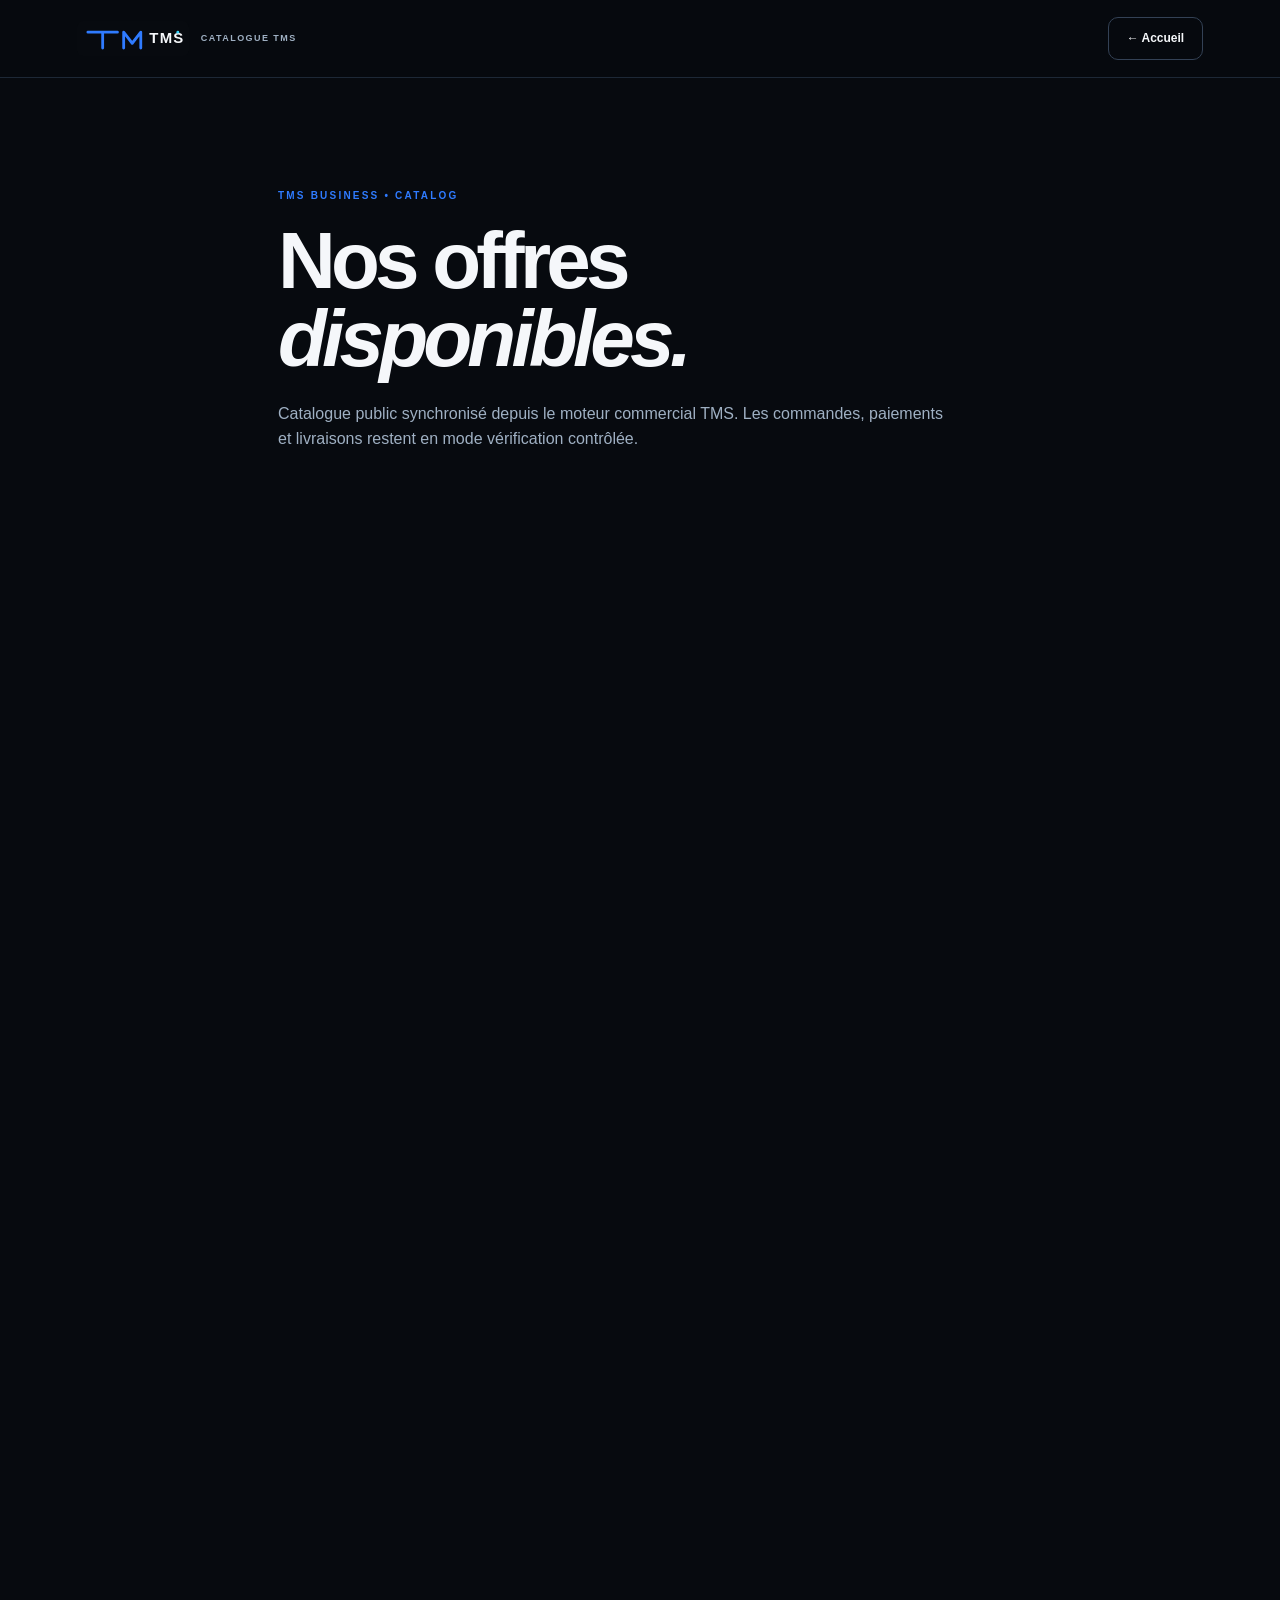
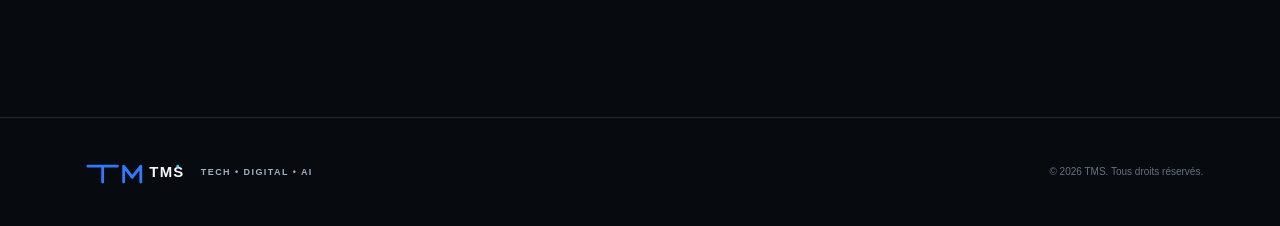
==== catalog.html @ c1b5c8f4 "Publish TMS commercial catalog" ====
<!doctype html>
<html lang="fr">
<head>
<meta charset="utf-8"><meta name="viewport" content="width=device-width,initial-scale=1">
<meta name="description" content="Catalogue public TMS — offres et services.">
<title>TMS — Catalogue</title>
<link rel="icon" href="assets/brand/tms-logo.svg" type="image/svg+xml">
<link rel="stylesheet" href="css/style.css">
</head>
<body>
<header class="topbar"><a class="brand" href="index.html"><img class="brand-logo" src="assets/brand/tms-logo.svg" alt="TMS"><small>CATALOGUE TMS</small></a><a class="nav-cta" href="index.html">← Accueil</a></header>
<main class="section request-page">
<div class="section-head"><p class="eyebrow">TMS BUSINESS • CATALOG</p><h1>Nos offres<br><em>disponibles.</em></h1><p class="lead">Catalogue public synchronisé depuis le moteur commercial TMS. Les commandes, paiements et livraisons restent en mode vérification contrôlée.</p></div>
<div id="catalog" class="cards"></div>
<div class="contact-box" style="margin-top:40px"><p><strong>Commande :</strong> sélectionnez une offre puis créez une demande TMS. Aucune transaction externe n'est exécutée depuis ce catalogue.</p><a class="btn primary" href="request.html">Demander une offre →</a></div>
</main>
<footer><div class="brand"><img class="brand-logo" src="assets/brand/tms-logo.svg" alt="TMS"><small>TECH • DIGITAL • AI</small></div><p>© 2026 TMS. Tous droits réservés.</p></footer>
<script src="js/catalog.js"></script>
</body>
</html>
---- css/style.css ----
:root{--bg:#070a0f;--panel:#0d121a;--text:#f5f7fa;--muted:#9fb0c3;--line:#1d2836;--accent:#2f7bff;--active:#35d6ff;--purple:#536da8}
*{box-sizing:border-box;margin:0;padding:0}html{scroll-behavior:smooth}body{font-family:Inter,Arial,sans-serif;background:var(--bg);color:var(--text);line-height:1.6}a{color:inherit;text-decoration:none}.topbar{height:78px;display:flex;align-items:center;justify-content:space-between;padding:0 6vw;border-bottom:1px solid var(--line);position:sticky;top:0;background:rgba(7,10,15,.92);backdrop-filter:blur(18px);z-index:20}.brand{display:flex;align-items:center;gap:12px;font-weight:800}.brand:before{content:'';width:34px;height:34px;border:1px solid var(--accent);border-radius:9px;background:linear-gradient(135deg,var(--accent),var(--active));box-shadow:0 0 20px rgba(47,123,255,.18)}.brand span{font-size:28px;letter-spacing:-.06em}.brand small{font-size:9px;color:var(--muted);letter-spacing:.16em}nav{display:flex;gap:25px;font-size:12px;color:#c9d0db}nav a:hover{color:var(--accent)}.nav-cta,.btn{border:1px solid var(--line);padding:11px 18px;border-radius:10px;font-size:12px;font-weight:700}.nav-cta{border-color:#334155}.menu{display:none;background:none;border:0;color:white;font-size:24px;cursor:pointer}.hero{min-height:690px;display:grid;grid-template-columns:1.1fr .9fr;align-items:center;padding:80px 10vw;overflow:hidden;background:radial-gradient(circle at 70% 50%,rgba(47,123,255,.12),transparent 34%),radial-gradient(circle at 15% 15%,rgba(53,214,255,.08),transparent 28%)}.eyebrow{font-size:10px;font-weight:800;letter-spacing:.22em;color:var(--accent);margin-bottom:18px}.hero h1{font-size:clamp(54px,7vw,94px);line-height:.96;letter-spacing:-.065em;margin-bottom:28px}.hero h1 em,h2 em{font-style:normal;color:var(--accent)}.lead{max-width:680px;color:var(--muted);font-size:16px}.actions{display:flex;gap:12px;margin-top:32px}.btn{display:inline-block}.primary{background:var(--text);color:#080a0e;border-color:var(--text)}.ghost{color:var(--text)}.status{margin-top:34px;color:#667184;font-size:9px;letter-spacing:.14em}.status span{display:inline-block;width:7px;height:7px;border-radius:50%;background:#67e8f9;margin-right:8px;box-shadow:0 0 14px #67e8f9}.orb{height:430px;position:relative;display:grid;place-items:center}.orb-core{width:160px;height:160px;border-radius:50%;display:grid;place-items:center;background:linear-gradient(145deg,#101827,#080b11);border:1px solid #334155;box-shadow:0 0 80px rgba(103,232,249,.16);font-size:38px;font-weight:800;z-index:3}.ring{position:absolute;border:1px solid #263343;border-radius:50%;transform:rotate(-25deg)}.r1{width:250px;height:250px}.r2{width:360px;height:180px}.r3{width:430px;height:300px}.ticker{border-block:1px solid var(--line);padding:18px 7vw;display:flex;justify-content:space-between;color:#667184;font-size:9px;font-weight:800;letter-spacing:.18em}.section{padding:110px 10vw}.section-head{margin-bottom:50px}.section h2{font-size:clamp(38px,5vw,62px);line-height:1.03;letter-spacing:-.05em}.cards{display:grid;grid-template-columns:repeat(3,1fr);gap:18px}.card{min-height:330px;padding:28px;border:1px solid var(--line);background:var(--panel);border-radius:18px;position:relative;transition:.25s}.card:hover,.portal-card:hover{transform:translateY(-6px);border-color:#3b4a5e}.card.featured{background:linear-gradient(145deg,#101923,#0b0e14)}.num{position:absolute;right:25px;top:25px;color:#536071;font-size:11px}.icon{font-size:32px;color:var(--accent);margin-bottom:30px}.card h3{font-size:24px;margin-bottom:12px}.card p{color:var(--muted);font-size:13px;margin-bottom:28px}.card a{font-size:11px;font-weight:700}.dark-section{background:#05070a;border-block:1px solid var(--line)}.ecosystem-grid{display:grid;grid-template-columns:1.4fr 1fr 1fr;gap:12px}.eco-main,.eco-item{border:1px solid var(--line);background:var(--panel);padding:28px;border-radius:16px;min-height:150px}.eco-main{grid-row:span 2;display:flex;flex-direction:column;justify-content:center}.eco-main strong{font-size:72px;line-height:1}.eco-main span,.eco-item span{font-size:9px;letter-spacing:.15em;color:#667184}.eco-main p{color:var(--muted);margin-top:20px}.eco-item{display:flex;flex-direction:column;justify-content:center}.eco-item b{font-size:18px;margin-bottom:5px}.portal{background:linear-gradient(180deg,#070a10,#06080d)}.portal-grid{display:grid;grid-template-columns:repeat(4,1fr);gap:12px}.portal-card{min-height:190px;padding:25px;border:1px solid var(--line);border-radius:16px;background:var(--panel);display:flex;flex-direction:column;justify-content:space-between;transition:.25s}.portal-card b{font-size:10px;color:var(--accent)}.portal-card strong{font-size:18px}.portal-card span{font-size:12px;color:var(--muted)}
.business{display:grid;grid-template-columns:1.2fr .8fr;gap:80px;align-items:center}.metrics{display:grid;grid-template-columns:repeat(3,1fr);gap:10px}.metrics div{padding:25px 10px;border-top:1px solid var(--line)}.metrics strong{display:block;font-size:30px}.metrics span,.steps span{font-size:9px;color:var(--muted);text-transform:uppercase;letter-spacing:.12em}.roadmap{border-top:1px solid var(--line)}.steps{display:grid;grid-template-columns:repeat(4,1fr);gap:12px}.steps div{min-height:160px;padding:24px;border:1px solid var(--line);border-radius:15px;background:var(--panel);display:flex;flex-direction:column;justify-content:space-between}.steps b{color:var(--accent);font-size:11px}.steps strong{font-size:20px}.contact{padding-top:70px}.contact-box{border:1px solid var(--line);border-radius:22px;padding:65px;background:radial-gradient(circle at 85% 20%,rgba(139,92,246,.15),transparent 35%),var(--panel)}.contact-box p:not(.eyebrow){max-width:650px;color:var(--muted);margin:22px 0 4px}footer{border-top:1px solid var(--line);padding:35px 6vw;display:flex;align-items:center;justify-content:space-between;color:#667184;font-size:10px}footer div:last-child{display:flex;gap:20px}@media(max-width:950px){nav{gap:14px}.portal-grid{grid-template-columns:repeat(2,1fr)}}@media(max-width:850px){.topbar{padding:0 5vw}.menu{display:block}nav,.nav-cta{display:none}.hero{grid-template-columns:1fr;padding:65px 7vw;min-height:auto}.orb{height:320px;order:-1}.orb-core{width:125px;height:125px;font-size:30px}.r1{width:190px;height:190px}.r2{width:280px;height:140px}.r3{width:330px;height:220px}.ticker{overflow:hidden;gap:30px;justify-content:flex-start;white-space:nowrap}.section{padding:80px 7vw}.cards,.ecosystem-grid,.business,.steps,.portal-grid{grid-template-columns:1fr}.eco-main{grid-row:auto}.metrics{margin-top:20px}.contact-box{padding:40px 28px}footer{flex-direction:column;gap:20px;text-align:center}}.scroll-progress{position:fixed;top:0;left:0;height:2px;width:0;background:var(--accent);z-index:100;box-shadow:0 0 12px rgba(103,232,249,.7)}.card,.eco-item,.eco-main,.portal-card,.steps div,.contact-box{opacity:0;transform:translateY(18px);transition:opacity .6s ease,transform .6s ease}.visible{opacity:1;transform:translateY(0)}.request-page{max-width:980px;margin:auto;min-height:calc(100vh - 78px)}.request-page h1{font-size:clamp(48px,7vw,80px);line-height:.98;letter-spacing:-.06em;margin-bottom:22px}.request-form{max-width:700px;display:grid;gap:18px}.request-form label{display:grid;gap:8px;color:#cbd5e1;font-size:12px;font-weight:700}.request-form input,.request-form select,.request-form textarea{width:100%;border:1px solid var(--line);background:#090d14;color:var(--text);border-radius:12px;padding:14px;font:inherit;outline:none}.request-form input:focus,.request-form select:focus,.request-form textarea:focus{border-color:var(--accent)}.request-form button{justify-self:start;cursor:pointer}.form-status{min-height:24px;color:var(--muted);font-size:12px}.form-status.success{color:var(--accent)}.portal-card p{color:var(--muted);font-size:12px;margin:8px 0}.portal-card small{color:#667184;font-size:9px}
.form-card{border:1px solid var(--line);background:var(--panel);border-radius:16px;padding:24px;display:grid;gap:16px}.form-card label{display:grid;gap:8px;color:#cbd5e1;font-size:12px;font-weight:700}.form-card input{width:100%;border:1px solid var(--line);background:#090d14;color:var(--text);border-radius:12px;padding:14px;font:inherit;outline:none}.form-card input:focus{border-color:var(--accent)}.form-card button{justify-self:start;cursor:pointer}.form-card p{color:var(--muted);font-size:12px;min-height:20px}
.metrics{grid-template-columns:repeat(6,1fr)}.metrics div{padding:22px 10px;border:1px solid var(--line);border-radius:12px;background:var(--panel)}.mission-proof{font-size:10px}.proof{display:block;white-space:pre-wrap;max-height:260px;overflow:auto;color:#9fb0c3;font:10px/1.5 ui-monospace,SFMono-Regular,Consolas,monospace;background:#070a0f;border:1px solid var(--line);border-radius:10px;padding:12px;min-height:0}.mission-proof+.proof:empty{display:none}@media(max-width:950px){.metrics{grid-template-columns:repeat(3,1fr)}}@media(max-width:600px){.metrics{grid-template-columns:repeat(2,1fr)}}
.brand:before{display:none!important}.brand-logo{width:112px;height:38px;object-fit:contain;display:block;border-radius:8px}
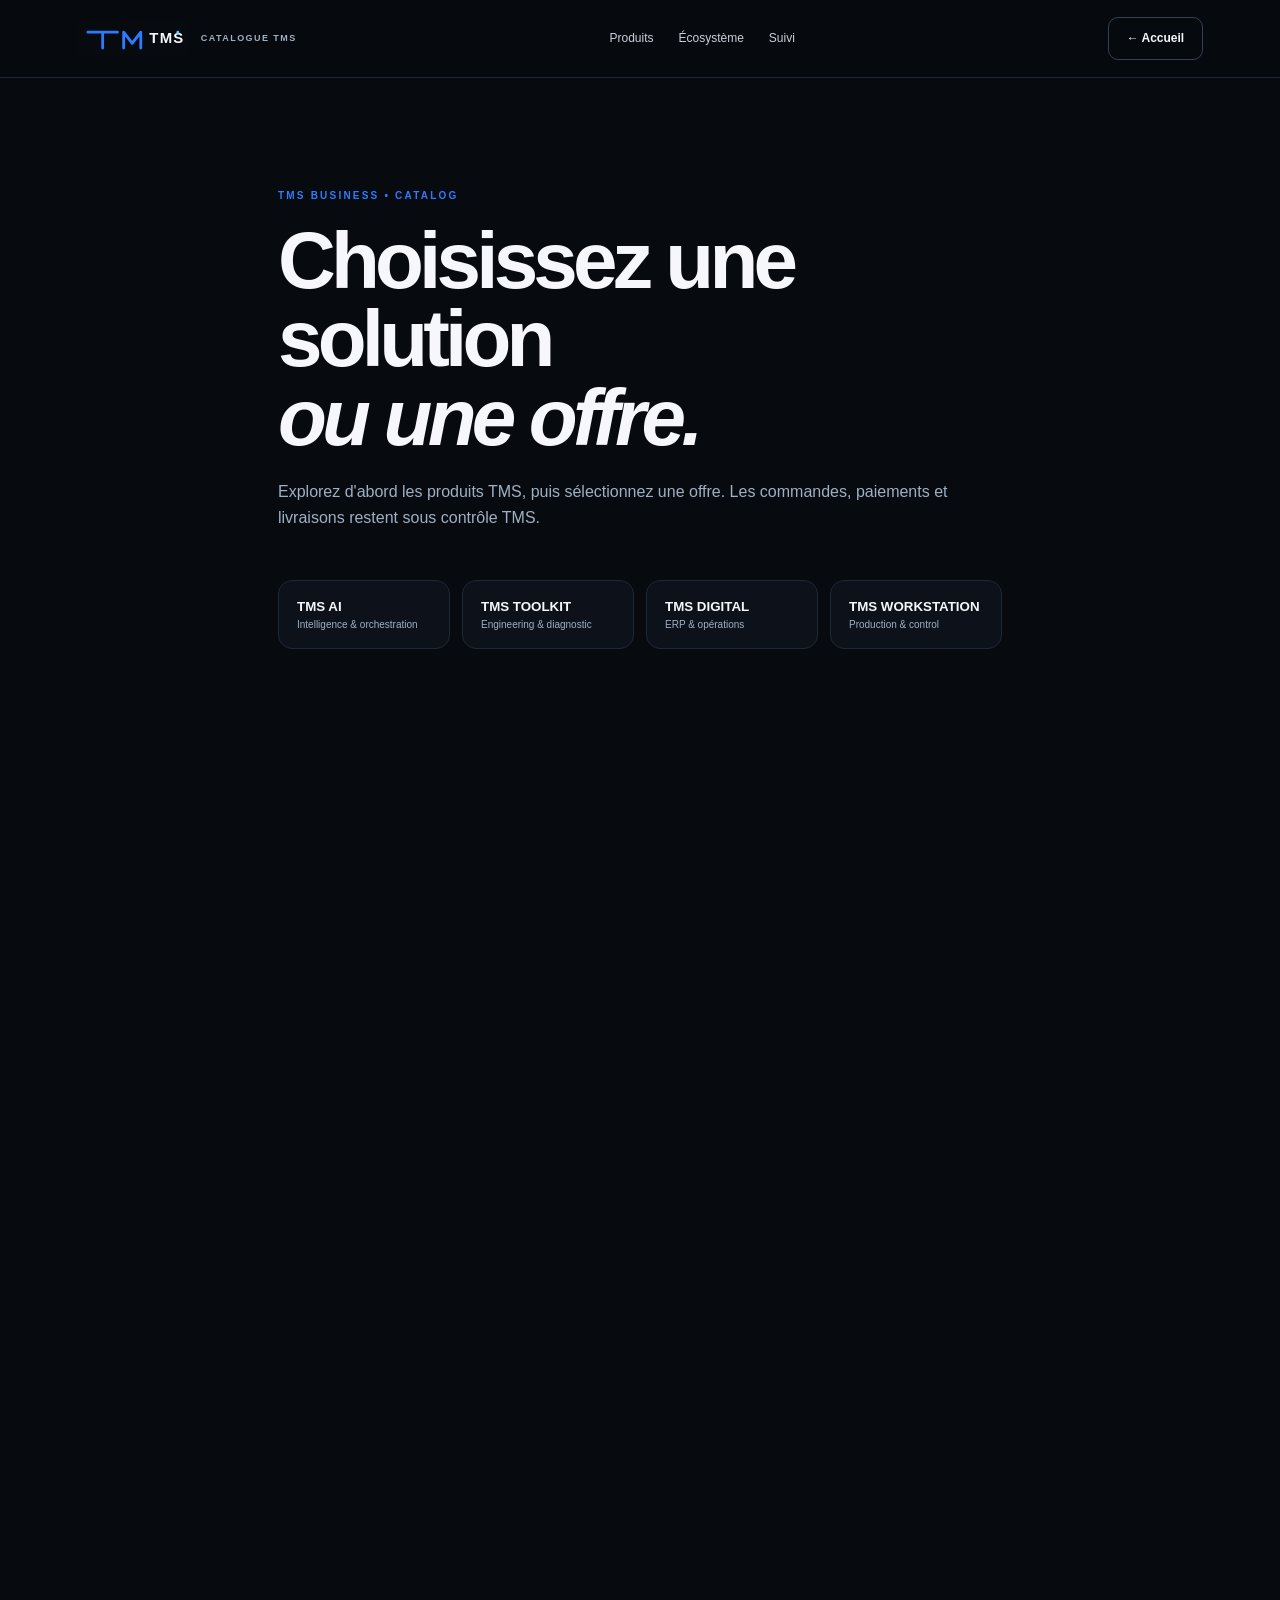
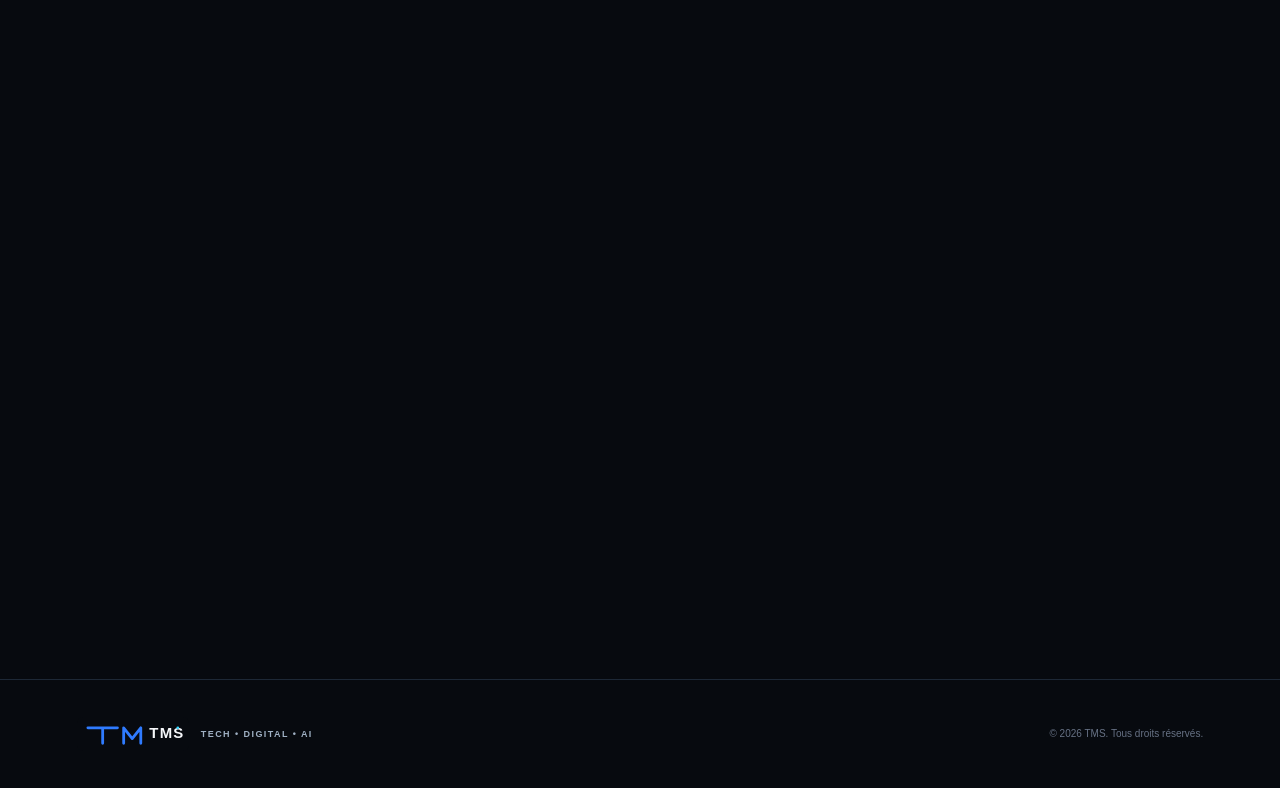
==== commit 847e25ae: "Upgrade public TMS product experience and catalog" ====
--- a/catalog.html
+++ b/catalog.html
@@ -1,20 +1,15 @@
 <!doctype html>
 <html lang="fr">
-<head>
-<meta charset="utf-8"><meta name="viewport" content="width=device-width,initial-scale=1">
-<meta name="description" content="Catalogue public TMS — offres et services.">
-<title>TMS — Catalogue</title>
-<link rel="icon" href="assets/brand/tms-logo.svg" type="image/svg+xml">
-<link rel="stylesheet" href="css/style.css">
-</head>
+<head><meta charset="utf-8"><meta name="viewport" content="width=device-width,initial-scale=1"><meta name="description" content="Catalogue public TMS — produits, offres et services."><title>TMS — Catalogue</title><link rel="icon" href="assets/brand/tms-logo.svg" type="image/svg+xml"><link rel="stylesheet" href="css/style.css"></head>
 <body>
-<header class="topbar"><a class="brand" href="index.html"><img class="brand-logo" src="assets/brand/tms-logo.svg" alt="TMS"><small>CATALOGUE TMS</small></a><a class="nav-cta" href="index.html">← Accueil</a></header>
+<header class="topbar"><a class="brand" href="index.html"><img class="brand-logo" src="assets/brand/tms-logo.svg" alt="TMS"><small>CATALOGUE TMS</small></a><nav><a href="index.html#solutions">Produits</a><a href="index.html#ecosystem">Écosystème</a><a href="status.html">Suivi</a></nav><a class="nav-cta" href="index.html">← Accueil</a></header>
 <main class="section request-page">
-<div class="section-head"><p class="eyebrow">TMS BUSINESS • CATALOG</p><h1>Nos offres<br><em>disponibles.</em></h1><p class="lead">Catalogue public synchronisé depuis le moteur commercial TMS. Les commandes, paiements et livraisons restent en mode vérification contrôlée.</p></div>
-<div id="catalog" class="cards"></div>
-<div class="contact-box" style="margin-top:40px"><p><strong>Commande :</strong> sélectionnez une offre puis créez une demande TMS. Aucune transaction externe n'est exécutée depuis ce catalogue.</p><a class="btn primary" href="request.html">Demander une offre →</a></div>
+<div class="section-head"><p class="eyebrow">TMS BUSINESS • CATALOG</p><h1>Choisissez une solution<br><em>ou une offre.</em></h1><p class="lead">Explorez d'abord les produits TMS, puis sélectionnez une offre. Les commandes, paiements et livraisons restent sous contrôle TMS.</p></div>
+<div class="product-shortcuts"><button class="shortcut preview-btn" data-product="ai"><strong>TMS AI</strong><span>Intelligence & orchestration</span></button><button class="shortcut preview-btn" data-product="toolkit"><strong>TMS TOOLKIT</strong><span>Engineering & diagnostic</span></button><button class="shortcut preview-btn" data-product="digital"><strong>TMS DIGITAL</strong><span>ERP & opérations</span></button><button class="shortcut preview-btn" data-product="workstation"><strong>TMS WORKSTATION</strong><span>Production & control</span></button></div>
+<div id="catalog" class="cards catalog-grid"></div>
+<div class="contact-box" style="margin-top:40px"><p><strong>Parcours :</strong> Catalogue → Offre → Commander → Référence TMS → Suivi.</p><a class="btn primary" href="request.html">Demander une offre →</a></div>
 </main>
+<div id="productModal" class="product-modal" aria-hidden="true"><div class="product-modal-panel"><button id="closeProduct" class="modal-close" aria-label="Fermer">×</button><p id="modalEyebrow" class="eyebrow"></p><h2 id="modalTitle"></h2><p id="modalText" class="lead"></p><div id="modalFeatures" class="feature-list"></div><div class="actions"><a class="btn primary" href="request.html">Demander →</a><button class="btn ghost" id="modalCatalogClose">Retour au catalogue</button></div></div></div>
 <footer><div class="brand"><img class="brand-logo" src="assets/brand/tms-logo.svg" alt="TMS"><small>TECH • DIGITAL • AI</small></div><p>© 2026 TMS. Tous droits réservés.</p></footer>
-<script src="js/catalog.js"></script>
-</body>
-</html>
+<script src="js/catalog.js"></script><script src="js/product-preview.js"></script>
+</body></html>
--- a/css/style.css
+++ b/css/style.css
@@ -4,3 +4,9 @@
 .form-card{border:1px solid var(--line);background:var(--panel);border-radius:16px;padding:24px;display:grid;gap:16px}.form-card label{display:grid;gap:8px;color:#cbd5e1;font-size:12px;font-weight:700}.form-card input{width:100%;border:1px solid var(--line);background:#090d14;color:var(--text);border-radius:12px;padding:14px;font:inherit;outline:none}.form-card input:focus{border-color:var(--accent)}.form-card button{justify-self:start;cursor:pointer}.form-card p{color:var(--muted);font-size:12px;min-height:20px}
 .metrics{grid-template-columns:repeat(6,1fr)}.metrics div{padding:22px 10px;border:1px solid var(--line);border-radius:12px;background:var(--panel)}.mission-proof{font-size:10px}.proof{display:block;white-space:pre-wrap;max-height:260px;overflow:auto;color:#9fb0c3;font:10px/1.5 ui-monospace,SFMono-Regular,Consolas,monospace;background:#070a0f;border:1px solid var(--line);border-radius:10px;padding:12px;min-height:0}.mission-proof+.proof:empty{display:none}@media(max-width:950px){.metrics{grid-template-columns:repeat(3,1fr)}}@media(max-width:600px){.metrics{grid-template-columns:repeat(2,1fr)}}
 .brand:before{display:none!important}.brand-logo{width:112px;height:38px;object-fit:contain;display:block;border-radius:8px}
+
+.product-grid{grid-template-columns:repeat(4,1fr)}
+.product-card{min-height:300px}.product-card button{margin-top:8px}.product-card p{min-height:74px}
+.product-shortcuts{display:grid;grid-template-columns:repeat(4,1fr);gap:12px;margin-bottom:50px}.shortcut{border:1px solid var(--line);background:var(--panel);color:var(--text);border-radius:14px;padding:18px;text-align:left;cursor:pointer}.shortcut:hover{border-color:var(--accent);transform:translateY(-3px)}.shortcut strong,.shortcut span{display:block}.shortcut span{color:var(--muted);font-size:10px;margin-top:5px}
+.catalog-grid{grid-template-columns:repeat(3,1fr)}.offer-card{min-height:390px}.offer-badge{display:inline-block;font-size:8px;letter-spacing:.14em;color:#67e8f9;border:1px solid #234653;border-radius:999px;padding:5px 8px;margin-bottom:15px}.offer-price{display:flex;align-items:baseline;gap:8px;margin:18px 0}.offer-price strong{font-size:26px}.offer-price span,.offer-metrics{color:var(--muted);font-size:10px}.offer-metrics{display:flex;justify-content:space-between;border-top:1px solid var(--line);padding-top:12px;margin-bottom:20px}.offer-card .btn{display:inline-block}
+.product-modal{position:fixed;inset:0;background:rgba(0,0,0,.72);backdrop-filter:blur(12px);display:grid;place-items:center;padding:24px;opacity:0;pointer-events:none;transition:.2s;z-index:100}.product-modal.open{opacity:1;pointer-events:auto}.product-modal-panel{position:relative;width:min(720px,100%);border:1px solid #334155;border-radius:24px;background:#0b1018;padding:48px;box-shadow:0 30px 100px rgba(0,0,0,.5)}.product-modal-panel h2{font-size:clamp(40px,6vw,64px);line-height:1;margin-bottom:18px}.modal-close{position:absolute;right:18px;top:15px;border:0;background:none;color:var(--muted);font-size:32px;cursor:pointer}.feature-list{display:grid;gap:9px;margin-top:28px;color:#d7dee8;font-size:13px}.feature-list div{border-top:1px solid var(--line);padding-top:10px}@media(max-width:1100px){.product-grid,.catalog-grid{grid-template-columns:repeat(2,1fr)}.product-shortcuts{grid-template-columns:repeat(2,1fr)}}@media(max-width:700px){.product-grid,.catalog-grid,.product-shortcuts{grid-template-columns:1fr}.product-modal-panel{padding:38px 25px}}
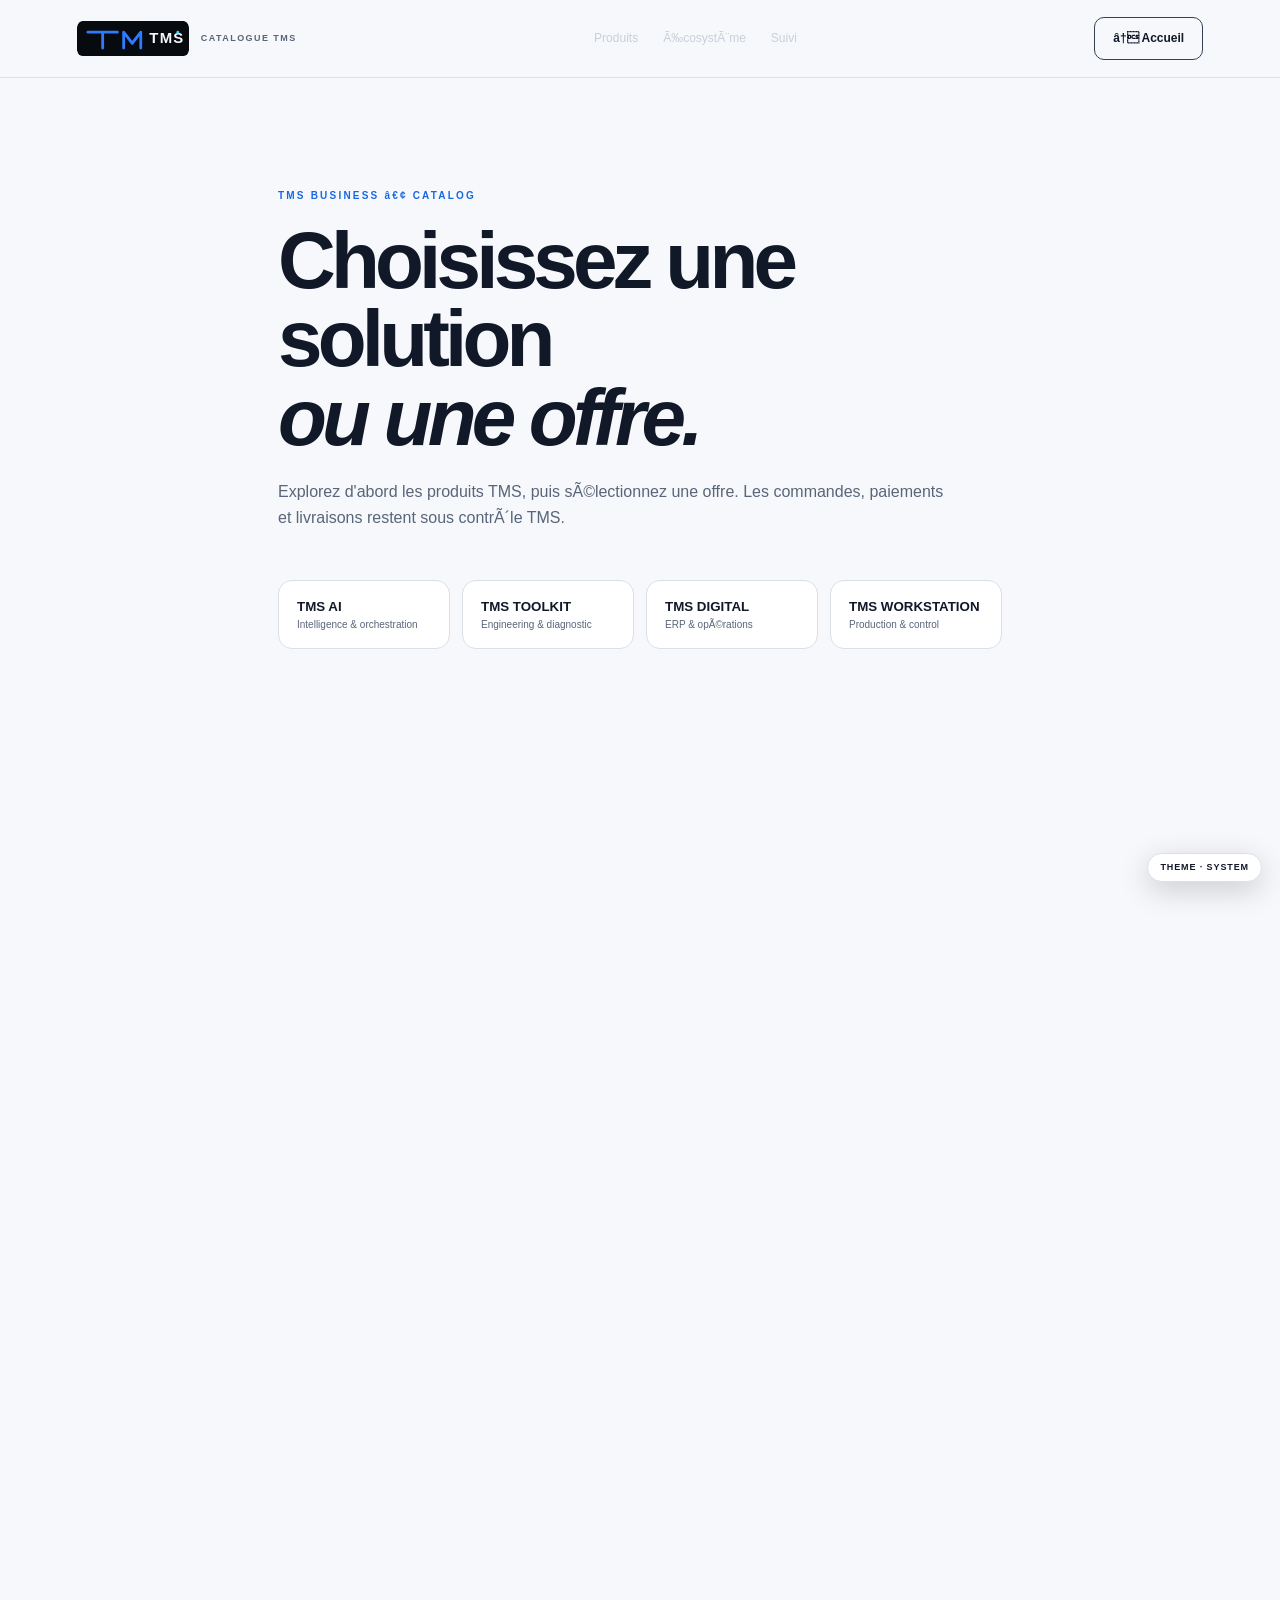
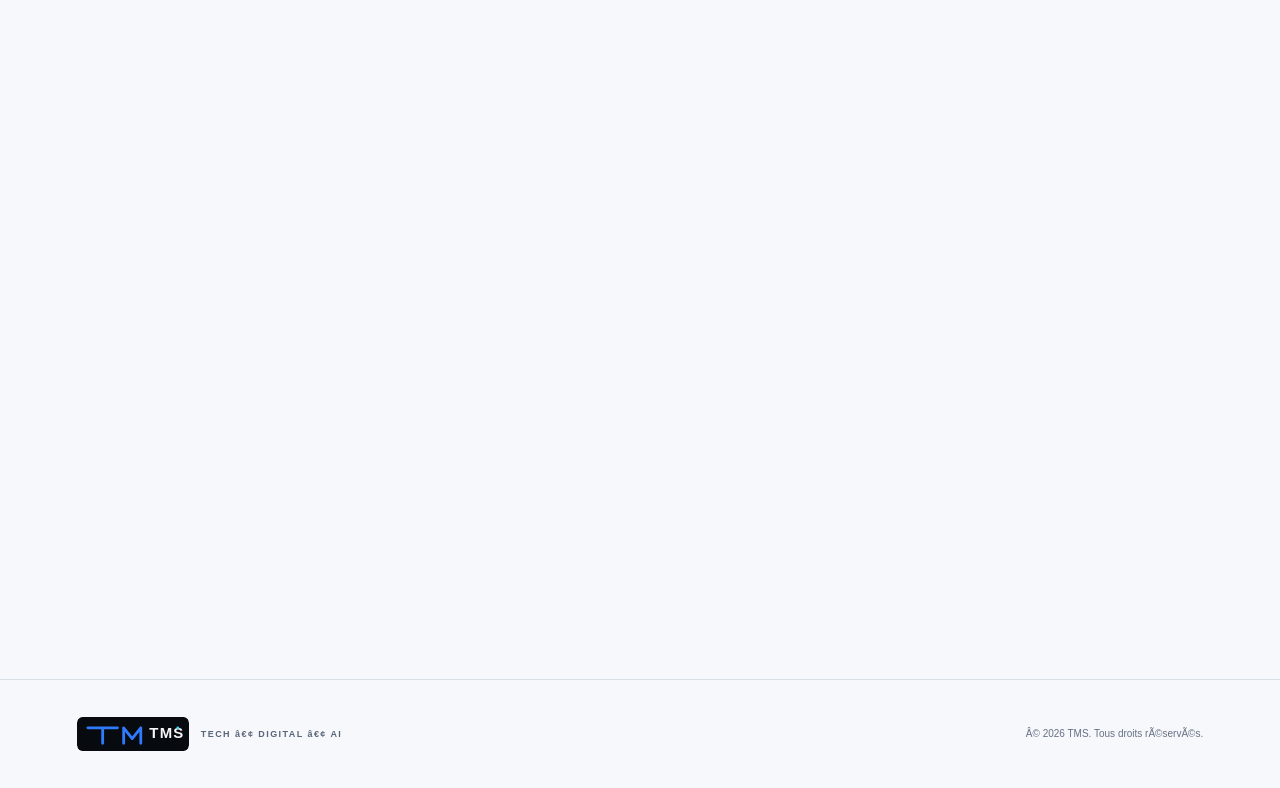
==== commit 4ac6fc43: "Add TMS theme system and centralized identity login" ====
--- a/catalog.html
+++ b/catalog.html
@@ -1,15 +1,15 @@
-<!doctype html>
+﻿<!doctype html>
 <html lang="fr">
-<head><meta charset="utf-8"><meta name="viewport" content="width=device-width,initial-scale=1"><meta name="description" content="Catalogue public TMS — produits, offres et services."><title>TMS — Catalogue</title><link rel="icon" href="assets/brand/tms-logo.svg" type="image/svg+xml"><link rel="stylesheet" href="css/style.css"></head>
+<head><meta charset="utf-8"><meta name="viewport" content="width=device-width,initial-scale=1"><meta name="description" content="Catalogue public TMS â€” produits, offres et services."><title>TMS â€” Catalogue</title><link rel="icon" href="assets/brand/tms-logo.svg" type="image/svg+xml"><link rel="stylesheet" href="css/style.css"></head>
 <body>
-<header class="topbar"><a class="brand" href="index.html"><img class="brand-logo" src="assets/brand/tms-logo.svg" alt="TMS"><small>CATALOGUE TMS</small></a><nav><a href="index.html#solutions">Produits</a><a href="index.html#ecosystem">Écosystème</a><a href="status.html">Suivi</a></nav><a class="nav-cta" href="index.html">← Accueil</a></header>
+<header class="topbar"><a class="brand" href="index.html"><img class="brand-logo" src="assets/brand/tms-logo.svg" alt="TMS"><small>CATALOGUE TMS</small></a><nav><a href="index.html#solutions">Produits</a><a href="index.html#ecosystem">Ã‰cosystÃ¨me</a><a href="status.html">Suivi</a></nav><a class="nav-cta" href="index.html">â† Accueil</a></header>
 <main class="section request-page">
-<div class="section-head"><p class="eyebrow">TMS BUSINESS • CATALOG</p><h1>Choisissez une solution<br><em>ou une offre.</em></h1><p class="lead">Explorez d'abord les produits TMS, puis sélectionnez une offre. Les commandes, paiements et livraisons restent sous contrôle TMS.</p></div>
-<div class="product-shortcuts"><button class="shortcut preview-btn" data-product="ai"><strong>TMS AI</strong><span>Intelligence & orchestration</span></button><button class="shortcut preview-btn" data-product="toolkit"><strong>TMS TOOLKIT</strong><span>Engineering & diagnostic</span></button><button class="shortcut preview-btn" data-product="digital"><strong>TMS DIGITAL</strong><span>ERP & opérations</span></button><button class="shortcut preview-btn" data-product="workstation"><strong>TMS WORKSTATION</strong><span>Production & control</span></button></div>
+<div class="section-head"><p class="eyebrow">TMS BUSINESS â€¢ CATALOG</p><h1>Choisissez une solution<br><em>ou une offre.</em></h1><p class="lead">Explorez d'abord les produits TMS, puis sÃ©lectionnez une offre. Les commandes, paiements et livraisons restent sous contrÃ´le TMS.</p></div>
+<div class="product-shortcuts"><button class="shortcut preview-btn" data-product="ai"><strong>TMS AI</strong><span>Intelligence & orchestration</span></button><button class="shortcut preview-btn" data-product="toolkit"><strong>TMS TOOLKIT</strong><span>Engineering & diagnostic</span></button><button class="shortcut preview-btn" data-product="digital"><strong>TMS DIGITAL</strong><span>ERP & opÃ©rations</span></button><button class="shortcut preview-btn" data-product="workstation"><strong>TMS WORKSTATION</strong><span>Production & control</span></button></div>
 <div id="catalog" class="cards catalog-grid"></div>
-<div class="contact-box" style="margin-top:40px"><p><strong>Parcours :</strong> Catalogue → Offre → Commander → Référence TMS → Suivi.</p><a class="btn primary" href="request.html">Demander une offre →</a></div>
+<div class="contact-box" style="margin-top:40px"><p><strong>Parcours :</strong> Catalogue â†’ Offre â†’ Commander â†’ RÃ©fÃ©rence TMS â†’ Suivi.</p><a class="btn primary" href="request.html">Demander une offre â†’</a></div>
 </main>
-<div id="productModal" class="product-modal" aria-hidden="true"><div class="product-modal-panel"><button id="closeProduct" class="modal-close" aria-label="Fermer">×</button><p id="modalEyebrow" class="eyebrow"></p><h2 id="modalTitle"></h2><p id="modalText" class="lead"></p><div id="modalFeatures" class="feature-list"></div><div class="actions"><a class="btn primary" href="request.html">Demander →</a><button class="btn ghost" id="modalCatalogClose">Retour au catalogue</button></div></div></div>
-<footer><div class="brand"><img class="brand-logo" src="assets/brand/tms-logo.svg" alt="TMS"><small>TECH • DIGITAL • AI</small></div><p>© 2026 TMS. Tous droits réservés.</p></footer>
+<div id="productModal" class="product-modal" aria-hidden="true"><div class="product-modal-panel"><button id="closeProduct" class="modal-close" aria-label="Fermer">Ã—</button><p id="modalEyebrow" class="eyebrow"></p><h2 id="modalTitle"></h2><p id="modalText" class="lead"></p><div id="modalFeatures" class="feature-list"></div><div class="actions"><a class="btn primary" href="request.html">Demander â†’</a><button class="btn ghost" id="modalCatalogClose">Retour au catalogue</button></div></div></div>
+<footer><div class="brand"><img class="brand-logo" src="assets/brand/tms-logo.svg" alt="TMS"><small>TECH â€¢ DIGITAL â€¢ AI</small></div><p>Â© 2026 TMS. Tous droits rÃ©servÃ©s.</p></footer>
 <script src="js/catalog.js"></script><script src="js/product-preview.js"></script>
-</body></html>+<script src="js/theme.js"></script></body></html>
--- a/css/style.css
+++ b/css/style.css
@@ -10,3 +10,16 @@
 .product-shortcuts{display:grid;grid-template-columns:repeat(4,1fr);gap:12px;margin-bottom:50px}.shortcut{border:1px solid var(--line);background:var(--panel);color:var(--text);border-radius:14px;padding:18px;text-align:left;cursor:pointer}.shortcut:hover{border-color:var(--accent);transform:translateY(-3px)}.shortcut strong,.shortcut span{display:block}.shortcut span{color:var(--muted);font-size:10px;margin-top:5px}
 .catalog-grid{grid-template-columns:repeat(3,1fr)}.offer-card{min-height:390px}.offer-badge{display:inline-block;font-size:8px;letter-spacing:.14em;color:#67e8f9;border:1px solid #234653;border-radius:999px;padding:5px 8px;margin-bottom:15px}.offer-price{display:flex;align-items:baseline;gap:8px;margin:18px 0}.offer-price strong{font-size:26px}.offer-price span,.offer-metrics{color:var(--muted);font-size:10px}.offer-metrics{display:flex;justify-content:space-between;border-top:1px solid var(--line);padding-top:12px;margin-bottom:20px}.offer-card .btn{display:inline-block}
 .product-modal{position:fixed;inset:0;background:rgba(0,0,0,.72);backdrop-filter:blur(12px);display:grid;place-items:center;padding:24px;opacity:0;pointer-events:none;transition:.2s;z-index:100}.product-modal.open{opacity:1;pointer-events:auto}.product-modal-panel{position:relative;width:min(720px,100%);border:1px solid #334155;border-radius:24px;background:#0b1018;padding:48px;box-shadow:0 30px 100px rgba(0,0,0,.5)}.product-modal-panel h2{font-size:clamp(40px,6vw,64px);line-height:1;margin-bottom:18px}.modal-close{position:absolute;right:18px;top:15px;border:0;background:none;color:var(--muted);font-size:32px;cursor:pointer}.feature-list{display:grid;gap:9px;margin-top:28px;color:#d7dee8;font-size:13px}.feature-list div{border-top:1px solid var(--line);padding-top:10px}@media(max-width:1100px){.product-grid,.catalog-grid{grid-template-columns:repeat(2,1fr)}.product-shortcuts{grid-template-columns:repeat(2,1fr)}}@media(max-width:700px){.product-grid,.catalog-grid,.product-shortcuts{grid-template-columns:1fr}.product-modal-panel{padding:38px 25px}}
+:root{color-scheme:dark}
+:root[data-theme="light"]{color-scheme:light;--bg:#f6f8fb;--panel:#ffffff;--text:#111827;--muted:#596579;--line:#d9e0e8;--accent:#1769e0;--active:#0891b2;--purple:#536da8}
+:root[data-theme="light"] body{background:var(--bg);color:var(--text)}
+:root[data-theme="light"] .topbar{background:rgba(246,248,251,.92)}
+:root[data-theme="light"] .dark-section{background:#eef2f7}
+:root[data-theme="light"] .product-modal-panel{background:#fff;box-shadow:0 30px 100px rgba(15,23,42,.18)}
+:root[data-theme="light"] .orb-core{background:linear-gradient(145deg,#fff,#eef3f8);border-color:#cbd5e1}
+:root[data-theme="light"] .request-form input,:root[data-theme="light"] .request-form select,:root[data-theme="light"] .request-form textarea,:root[data-theme="light"] .form-card input{background:#fff;color:var(--text)}
+:root[data-theme="light"] .primary{background:#111827;color:#fff;border-color:#111827}
+:root[data-theme="system"]{color-scheme:dark}
+@media(prefers-color-scheme:light){:root[data-theme="system"]{color-scheme:light;--bg:#f6f8fb;--panel:#fff;--text:#111827;--muted:#596579;--line:#d9e0e8;--accent:#1769e0;--active:#0891b2;--purple:#536da8}:root[data-theme="system"] .topbar{background:rgba(246,248,251,.92)}:root[data-theme="system"] .dark-section{background:#eef2f7}:root[data-theme="system"] .product-modal-panel{background:#fff}:root[data-theme="system"] .orb-core{background:linear-gradient(145deg,#fff,#eef3f8);border-color:#cbd5e1}:root[data-theme="system"] .request-form input,:root[data-theme="system"] .request-form select,:root[data-theme="system"] .request-form textarea,:root[data-theme="system"] .form-card input{background:#fff;color:var(--text)}}
+.tms-theme-toggle{position:fixed;right:18px;bottom:18px;z-index:200;border:1px solid var(--line);background:var(--panel);color:var(--text);border-radius:999px;padding:9px 12px;font:700 9px/1 Inter,Arial,sans-serif;letter-spacing:.1em;cursor:pointer;box-shadow:0 8px 30px rgba(0,0,0,.18)}
+.tms-theme-toggle:hover{border-color:var(--accent);color:var(--accent)}
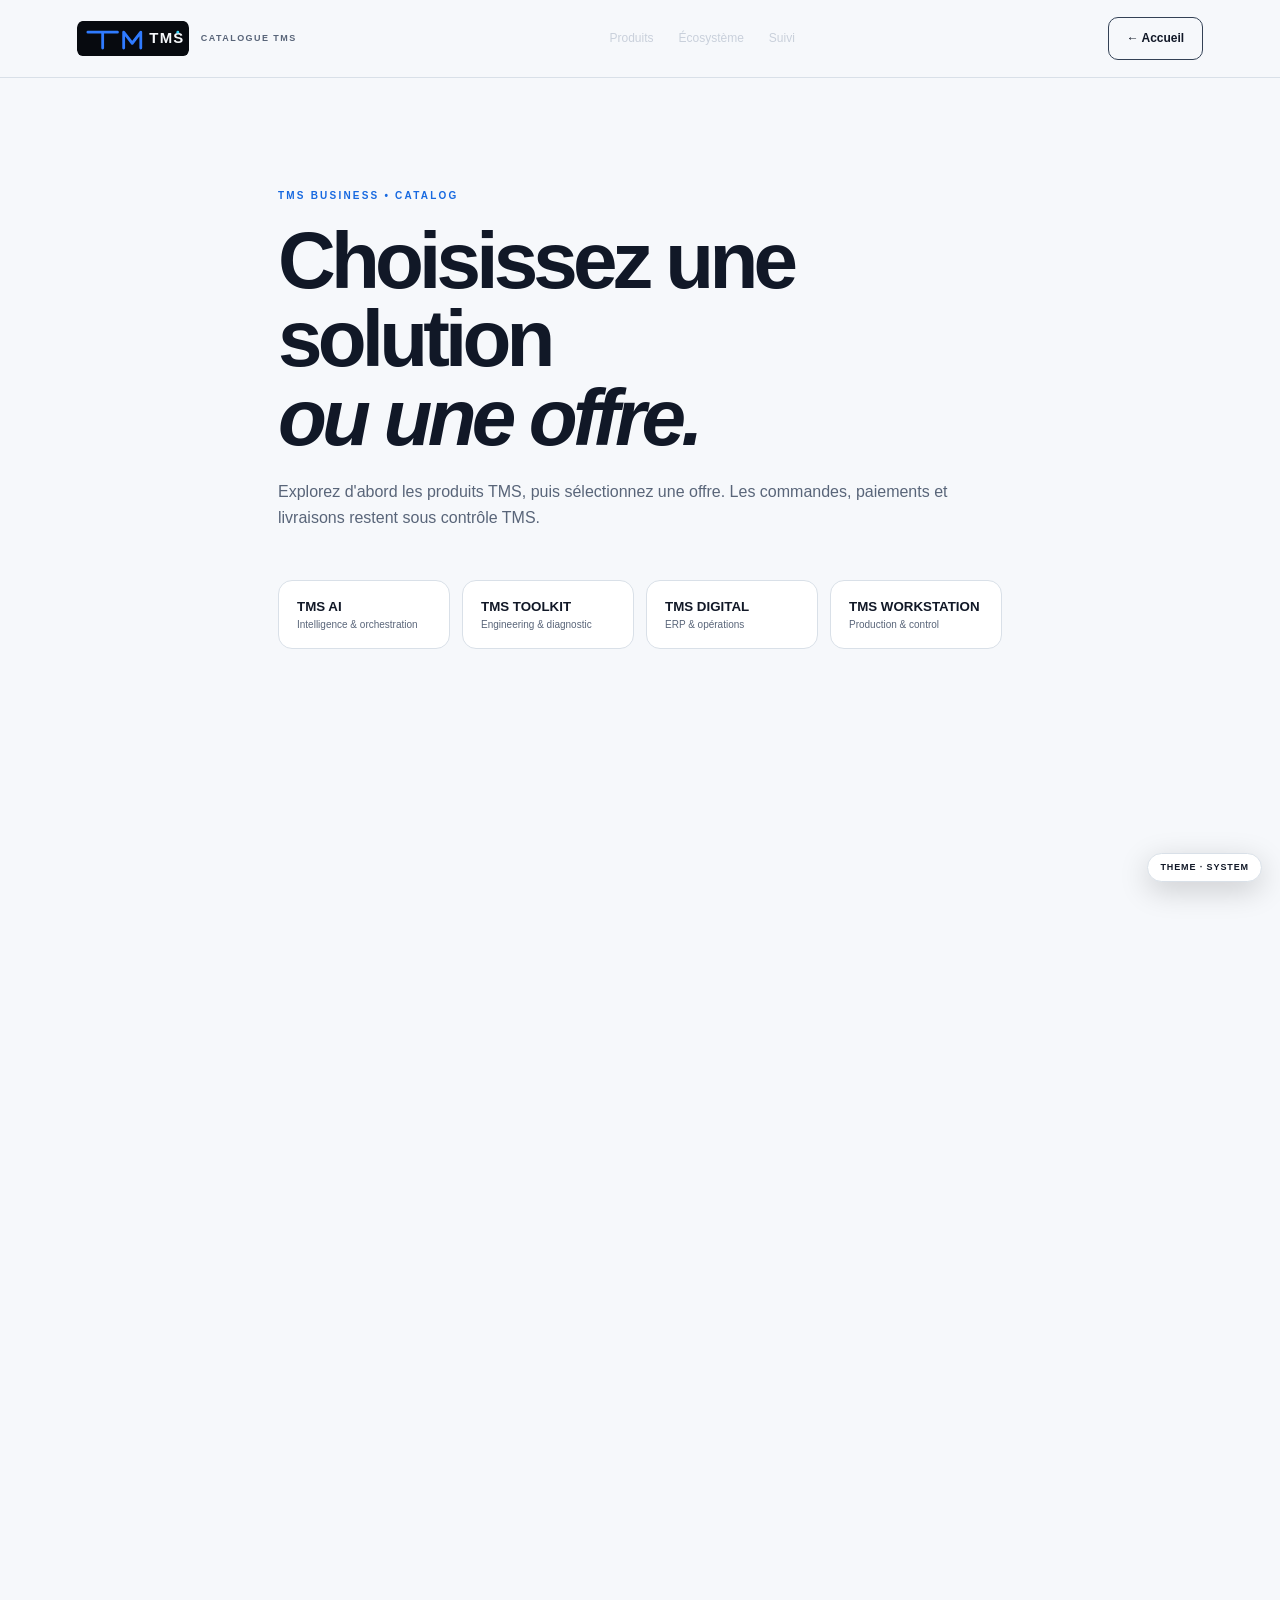
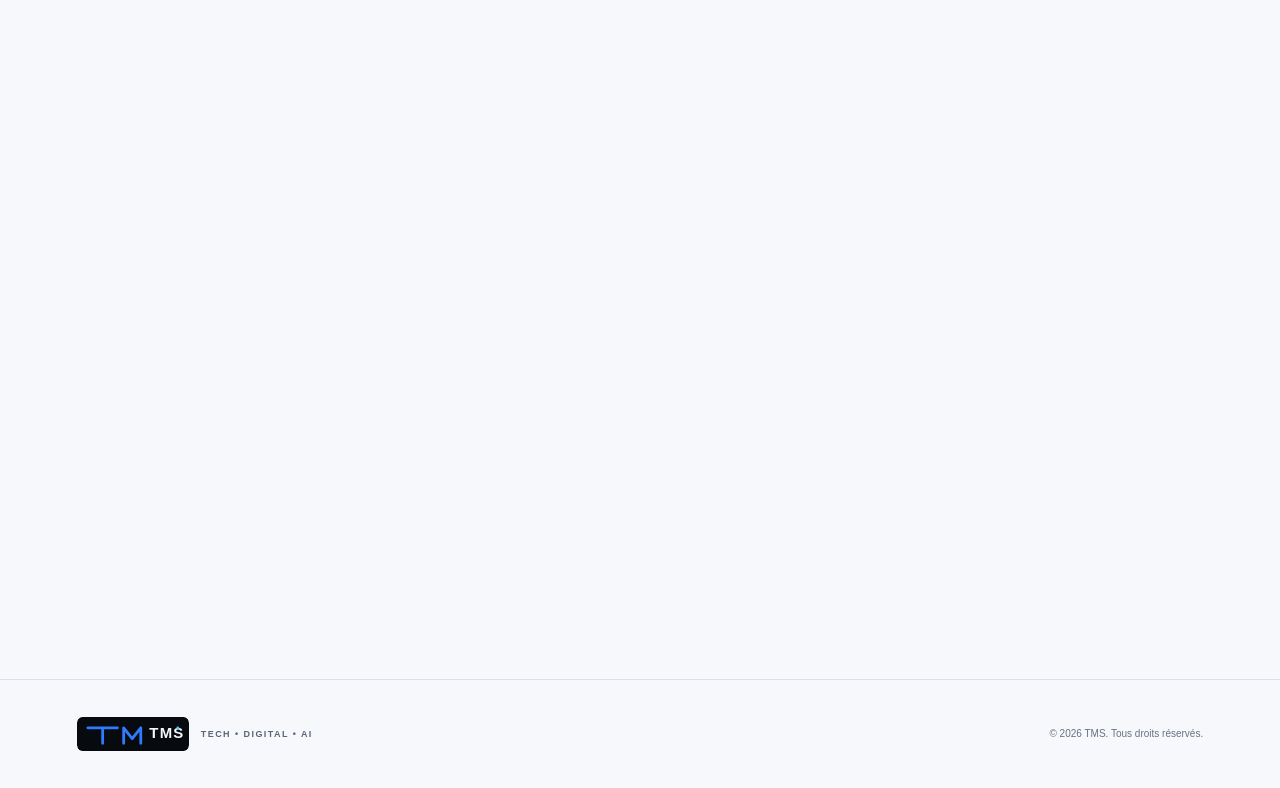
==== commit 4094899f: "Repair website encoding and align TMS visual identity" ====
--- a/catalog.html
+++ b/catalog.html
@@ -1,15 +1,15 @@
-﻿<!doctype html>
+<!doctype html>
 <html lang="fr">
-<head><meta charset="utf-8"><meta name="viewport" content="width=device-width,initial-scale=1"><meta name="description" content="Catalogue public TMS â€” produits, offres et services."><title>TMS â€” Catalogue</title><link rel="icon" href="assets/brand/tms-logo.svg" type="image/svg+xml"><link rel="stylesheet" href="css/style.css"></head>
+<head><meta charset="utf-8"><meta name="viewport" content="width=device-width,initial-scale=1"><meta name="description" content="Catalogue public TMS — produits, offres et services."><title>TMS — Catalogue</title><link rel="icon" href="assets/brand/tms-logo.svg" type="image/svg+xml"><link rel="stylesheet" href="css/style.css"></head>
 <body>
-<header class="topbar"><a class="brand" href="index.html"><img class="brand-logo" src="assets/brand/tms-logo.svg" alt="TMS"><small>CATALOGUE TMS</small></a><nav><a href="index.html#solutions">Produits</a><a href="index.html#ecosystem">Ã‰cosystÃ¨me</a><a href="status.html">Suivi</a></nav><a class="nav-cta" href="index.html">â† Accueil</a></header>
+<header class="topbar"><a class="brand" href="index.html"><img class="brand-logo" src="assets/brand/tms-logo.svg" alt="TMS"><small>CATALOGUE TMS</small></a><nav><a href="index.html#solutions">Produits</a><a href="index.html#ecosystem">Écosystème</a><a href="status.html">Suivi</a></nav><a class="nav-cta" href="index.html">← Accueil</a></header>
 <main class="section request-page">
-<div class="section-head"><p class="eyebrow">TMS BUSINESS â€¢ CATALOG</p><h1>Choisissez une solution<br><em>ou une offre.</em></h1><p class="lead">Explorez d'abord les produits TMS, puis sÃ©lectionnez une offre. Les commandes, paiements et livraisons restent sous contrÃ´le TMS.</p></div>
-<div class="product-shortcuts"><button class="shortcut preview-btn" data-product="ai"><strong>TMS AI</strong><span>Intelligence & orchestration</span></button><button class="shortcut preview-btn" data-product="toolkit"><strong>TMS TOOLKIT</strong><span>Engineering & diagnostic</span></button><button class="shortcut preview-btn" data-product="digital"><strong>TMS DIGITAL</strong><span>ERP & opÃ©rations</span></button><button class="shortcut preview-btn" data-product="workstation"><strong>TMS WORKSTATION</strong><span>Production & control</span></button></div>
+<div class="section-head"><p class="eyebrow">TMS BUSINESS • CATALOG</p><h1>Choisissez une solution<br><em>ou une offre.</em></h1><p class="lead">Explorez d'abord les produits TMS, puis sélectionnez une offre. Les commandes, paiements et livraisons restent sous contrôle TMS.</p></div>
+<div class="product-shortcuts"><button class="shortcut preview-btn" data-product="ai"><strong>TMS AI</strong><span>Intelligence & orchestration</span></button><button class="shortcut preview-btn" data-product="toolkit"><strong>TMS TOOLKIT</strong><span>Engineering & diagnostic</span></button><button class="shortcut preview-btn" data-product="digital"><strong>TMS DIGITAL</strong><span>ERP & opérations</span></button><button class="shortcut preview-btn" data-product="workstation"><strong>TMS WORKSTATION</strong><span>Production & control</span></button></div>
 <div id="catalog" class="cards catalog-grid"></div>
-<div class="contact-box" style="margin-top:40px"><p><strong>Parcours :</strong> Catalogue â†’ Offre â†’ Commander â†’ RÃ©fÃ©rence TMS â†’ Suivi.</p><a class="btn primary" href="request.html">Demander une offre â†’</a></div>
+<div class="contact-box" style="margin-top:40px"><p><strong>Parcours :</strong> Catalogue → Offre → Commander → Référence TMS → Suivi.</p><a class="btn primary" href="request.html">Demander une offre →</a></div>
 </main>
-<div id="productModal" class="product-modal" aria-hidden="true"><div class="product-modal-panel"><button id="closeProduct" class="modal-close" aria-label="Fermer">Ã—</button><p id="modalEyebrow" class="eyebrow"></p><h2 id="modalTitle"></h2><p id="modalText" class="lead"></p><div id="modalFeatures" class="feature-list"></div><div class="actions"><a class="btn primary" href="request.html">Demander â†’</a><button class="btn ghost" id="modalCatalogClose">Retour au catalogue</button></div></div></div>
-<footer><div class="brand"><img class="brand-logo" src="assets/brand/tms-logo.svg" alt="TMS"><small>TECH â€¢ DIGITAL â€¢ AI</small></div><p>Â© 2026 TMS. Tous droits rÃ©servÃ©s.</p></footer>
+<div id="productModal" class="product-modal" aria-hidden="true"><div class="product-modal-panel"><button id="closeProduct" class="modal-close" aria-label="Fermer">×</button><p id="modalEyebrow" class="eyebrow"></p><h2 id="modalTitle"></h2><p id="modalText" class="lead"></p><div id="modalFeatures" class="feature-list"></div><div class="actions"><a class="btn primary" href="request.html">Demander →</a><button class="btn ghost" id="modalCatalogClose">Retour au catalogue</button></div></div></div>
+<footer><div class="brand"><img class="brand-logo" src="assets/brand/tms-logo.svg" alt="TMS"><small>TECH • DIGITAL • AI</small></div><p>© 2026 TMS. Tous droits réservés.</p></footer>
 <script src="js/catalog.js"></script><script src="js/product-preview.js"></script>
 <script src="js/theme.js"></script></body></html>
